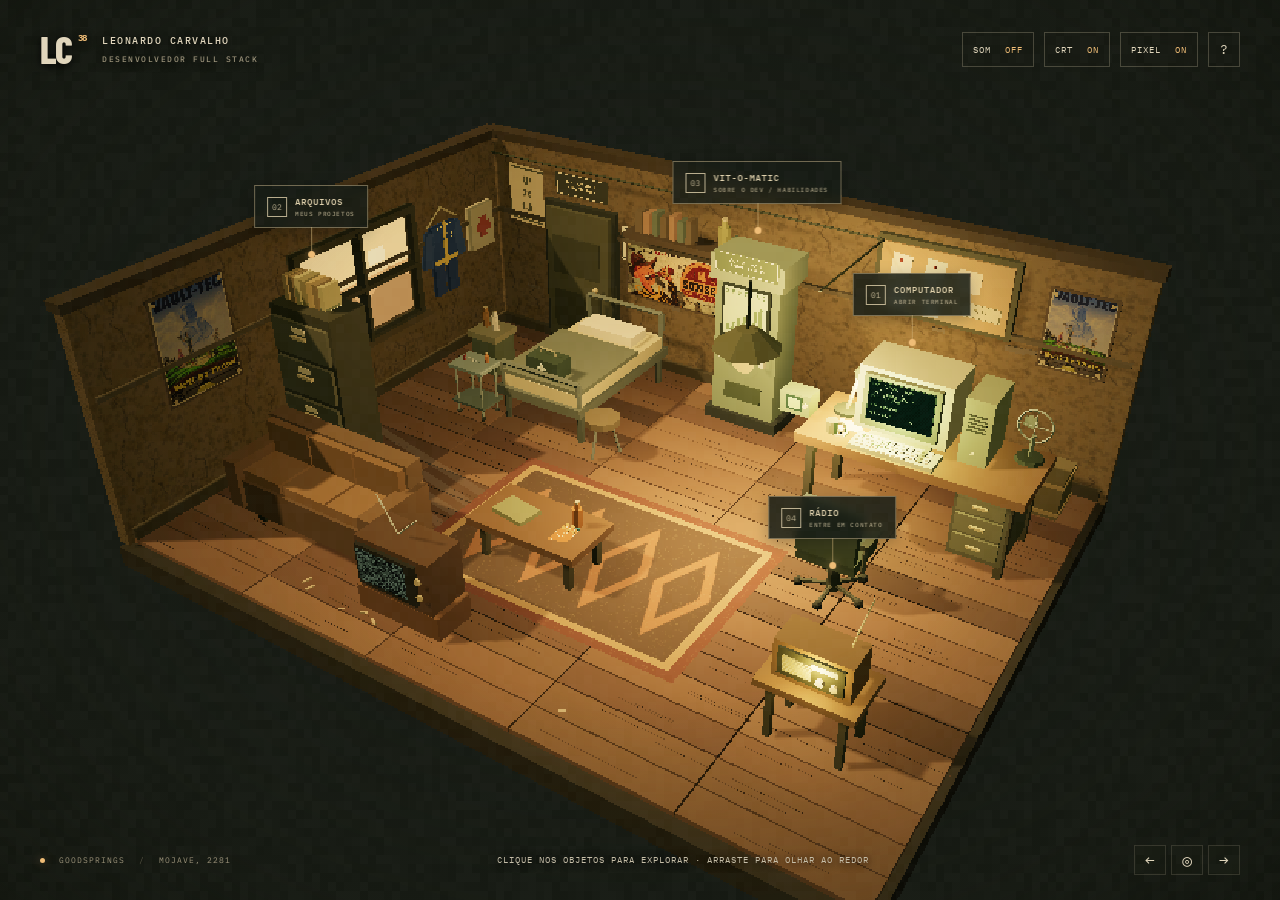
==== portifolio/index.html @ b6df201a "Move portfolio to /portifolio/ and redirect the homepage" ====
<!doctype html>
<html lang="pt-BR">
<head>
  <meta charset="utf-8">
  <meta name="viewport" content="width=device-width,initial-scale=1">
  <meta name="theme-color" content="#171710">
  <meta name="description" content="Explore uma sala 3D inspirada no Mojave e conheça o portfólio full stack de Leonardo Carvalho.">
  <title>Leonardo Carvalho | Um terminal no Mojave</title>
  <link rel="icon" href="favicon.svg" type="image/svg+xml">
  <link rel="stylesheet" href="room.css">
  <link rel="stylesheet" href="crt.css">
  <script src="crt.js" defer></script>
  <script src="room.bundle.js" defer></script>
</head>
<body>
  <main id="room" aria-label="Sala 3D interativa inspirada no Mojave">
    <div id="scene" aria-hidden="true"></div>
    <div class="vignette" aria-hidden="true"></div>
    <header class="room-header">
      <a href="#" id="home" class="room-brand" aria-label="Voltar à sala inicial"><span class="monogram">LC<span>38</span></span><span>LEONARDO CARVALHO<small>DESENVOLVEDOR FULL STACK</small></span></a>
      <div class="room-options"><button id="sound" aria-pressed="false" aria-label="Ativar som ambiente">SOM <span>OFF</span></button><button id="static-effect" aria-pressed="true" aria-label="Ativar ou desativar estática da tela">CRT <span>ON</span></button><button id="quality" aria-pressed="true" aria-label="Alternar visual pixelado">PIXEL <span>ON</span></button><button id="help-toggle" aria-expanded="false" aria-controls="room-help" aria-label="Como explorar a sala">?</button></div>
    </header>
    <div id="hotspots" class="hotspots" hidden>
      <button class="hotspot" data-object="terminal" data-section="perfil"><span class="point-number">01</span><span class="point-text">COMPUTADOR<small>ABRIR TERMINAL</small></span><i></i></button>
      <button class="hotspot" data-object="files" data-section="projetos"><span class="point-number">02</span><span class="point-text">ARQUIVOS<small>MEUS PROJETOS</small></span><i></i></button>
      <button class="hotspot" data-object="vigor" data-section="habilidades"><span class="point-number">03</span><span class="point-text">VIT-O-MATIC<small>SOBRE O DEV / HABILIDADES</small></span><i></i></button>
      <button class="hotspot" data-object="radio" data-section="contato"><span class="point-number">04</span><span class="point-text">RÁDIO<small>ENTRE EM CONTATO</small></span><i></i></button>
    </div>
    <div id="boot" class="boot-screen" role="status" aria-label="Inicializando sistema Vault-Tec">
      <div class="boot-terminal"><div class="vault-symbol" aria-hidden="true"><span>⚙</span> VAULT-TEC</div><p class="boot-subtitle">PERSONAL ACCESS SYSTEM / GOODSPRINGS NODE</p><pre id="boot-lines" aria-hidden="true"></pre><span class="boot-cursor" aria-hidden="true">█</span><p class="boot-foot">VAULT 21 · MOJAVE NETWORK · 2281</p></div>
    </div>
    <aside id="room-help" class="room-help" hidden><button id="close-help" aria-label="Fechar instruções">×</button><p>COMO EXPLORAR</p><ul><li>Clique nos pontos ou nos objetos iluminados.</li><li>Arraste para olhar a sala de outro ângulo.</li><li>Use ← e → para girar a câmera.</li><li>ESC volta do terminal para a sala.</li></ul><button id="direct-terminal">Prefiro abrir o portfólio direto ↗</button></aside>
    <div class="room-bottom"><div class="room-location"><span class="status-dot"></span> GOODSPRINGS <span class="separator">/</span> MOJAVE, 2281</div><p id="room-hint">CARREGANDO A SALA…</p><div class="camera-controls"><button id="rotate-left" aria-label="Girar câmera à esquerda">←</button><button id="reset-camera" aria-label="Centralizar câmera">◎</button><button id="rotate-right" aria-label="Girar câmera à direita">→</button></div></div>
    <div id="loading" class="loading" hidden><span>PREPARANDO O MOJAVE</span><div><i></i></div></div>
    <div id="webgl-error" class="webgl-error" hidden><h2>O terminal continua funcionando.</h2><p>Seu navegador não conseguiu abrir a sala 3D.</p><a href="terminal.html">ABRIR PORTFÓLIO ↗</a></div>
    <div id="transition" class="transition" aria-hidden="true"><span>ESTABELECENDO CONEXÃO…</span></div>
  </main>
  <section id="terminal-view" class="terminal-view" role="dialog" aria-modal="true" hidden aria-label="Computador do Mojave">
    <div class="terminal-toolbar"><button id="back-to-room">← VOLTAR À SALA <span>[ ESC ]</span></button><span>MOJAVE PERSONAL TERMINAL <i></i></span><button id="fullscreen-terminal" aria-pressed="false" aria-label="Expandir terminal">EXPANDIR ↗</button></div>
    <iframe id="portfolio-frame" title="Portfólio full stack de Leonardo Carvalho" src="about:blank"></iframe>
  </section>
  <noscript><div class="no-script">Ative JavaScript para explorar a sala ou <a href="terminal.html">abra a versão de leitura do portfólio</a>.</div></noscript>
</body>
</html>
---- portifolio/room.css ----
@import url('https://fonts.googleapis.com/css2?family=Barlow+Condensed:wght@500;600;700;800&family=IBM+Plex+Mono:wght@400;500;600&display=swap');
:root{--amber:#efbc75;--pale:#e0d5bb;--muted:#9b9279;--dark:#191b13;--mono:'IBM Plex Mono','Courier New',monospace;--heading:'Barlow Condensed',Impact,sans-serif;color-scheme:dark}*{box-sizing:border-box}body{margin:0;background:#141711;color:var(--pale);font-family:var(--mono);overflow:hidden}button,a{-webkit-tap-highlight-color:transparent}button{color:inherit;font:inherit;cursor:pointer;background:transparent;border:0}a{color:inherit;text-decoration:none}button:focus-visible,a:focus-visible{outline:2px solid var(--amber);outline-offset:5px}[hidden]{display:none!important}#room{width:100vw;height:100dvh;position:relative;isolation:isolate}#scene{position:absolute;inset:0;overflow:hidden}#scene canvas{width:100%;height:100%;display:block;touch-action:none;image-rendering:pixelated;cursor:grab}#scene canvas:active{cursor:grabbing}#scene.smooth canvas{image-rendering:auto}.vignette{position:absolute;inset:0;pointer-events:none;background:radial-gradient(ellipse at 50% 48%,transparent 40%,#10130c50 80%,#10130cbf 100%);z-index:2}.room-header{position:absolute;z-index:8;top:30px;left:40px;right:40px;display:flex;justify-content:space-between;align-items:center;gap:20px}.room-brand{display:flex;align-items:center;gap:16px;font-size:10px;font-weight:500;letter-spacing:1.5px;text-shadow:0 2px 8px #000}.room-brand small{display:block;font-size:8px;letter-spacing:1.5px;color:var(--muted);margin-top:7px}.monogram{font-family:var(--heading);font-size:38px;font-weight:800;letter-spacing:-2px;line-height:1;position:relative;padding-right:15px}.monogram>span{font-family:var(--mono);font-size:9px;position:absolute;right:0;top:3px;letter-spacing:-1px;color:var(--amber)}.room-options{display:flex;gap:10px}.room-options button{border:1px solid #aaa18655;padding:8px 10px;font-size:9px;letter-spacing:1px;backdrop-filter:blur(6px);background:#171b1266}.room-options button:hover{border-color:var(--amber);color:var(--amber)}.room-options button>span{color:var(--amber);margin-left:8px}#help-toggle{font-size:13px;min-width:32px}.room-bottom{position:absolute;bottom:24px;left:40px;right:40px;display:flex;align-items:center;justify-content:space-between;gap:25px;z-index:8;font-size:8px;letter-spacing:1px}.room-location{color:var(--muted);white-space:nowrap}.status-dot{width:5px;height:5px;display:inline-block;background:var(--amber);border-radius:50%;margin-right:8px;box-shadow:0 0 8px #efbc7566}.separator{margin:0 8px;opacity:.5}#room-hint{font-size:9px;color:#c5bda7;text-align:center;line-height:1.6;text-shadow:0 1px 8px #000}.camera-controls{display:flex;gap:5px}.camera-controls button{font-size:16px;border:1px solid #aaa18635;width:32px;height:30px;background:#171b1288}.camera-controls button:hover{color:var(--amber);border-color:var(--amber)}.landing{position:absolute;inset:0;z-index:5;display:flex;align-items:center;pointer-events:none;transition:opacity .6s,transform .6s;background:linear-gradient(90deg,#10130ce8 0,#10130cba 25%,#10130c38 55%,transparent 85%)}.landing.leaving{opacity:0;transform:translateY(12px)}.intro-card{margin-left:max(7vw,50px);margin-top:15px;width:550px;pointer-events:auto}.intro-kicker{color:var(--amber);font-size:9px;letter-spacing:2.5px;margin:0 0 25px}.intro-card h1{font-family:var(--heading);font-size:clamp(56px,6.4vw,90px);line-height:.98;letter-spacing:-1px;font-weight:700;margin:0;color:#f2ead6;text-shadow:0 2px 20px #0005}.intro-card h1 span{color:var(--amber)}.intro-name{margin:24px 0 32px;font-size:10px;letter-spacing:1px;color:#b6af98}.intro-name span{color:var(--amber);margin:0 8px}#enter-room{padding:14px 20px;color:#252419;background:var(--amber);font-weight:600;font-size:10px;letter-spacing:1px;display:flex;align-items:center;gap:46px;border:1px solid var(--amber);box-shadow:0 8px 30px #0003}#enter-room span{font-size:18px}#enter-room:hover{background:#ffe1a7;box-shadow:0 0 35px #f4bb6c22}.intro-note{font-size:9px;color:var(--muted);margin-top:17px;line-height:1.8}.location{position:absolute;bottom:90px;right:45px;text-align:right;font-size:9px;letter-spacing:2px;color:#bfb494;line-height:1.9}.location small{font-size:7px;letter-spacing:.8px;color:var(--muted)}.hotspots{position:absolute;inset:0;pointer-events:none;z-index:6}.hotspot{position:absolute;display:flex;align-items:center;gap:8px;pointer-events:auto;transform:translate(-50%,-100%);padding:8px 12px;background:#151b14db;border:1px solid #c9b58b80;box-shadow:0 4px 15px #0004;color:#e1d2ad;white-space:nowrap;text-align:left;backdrop-filter:blur(5px);transition:background .2s,border-color .2s,opacity .25s;min-height:43px}.hotspot:hover,.hotspot:focus-visible{background:#e8ba78;border-color:#ffe4b4;color:#27291c}.point-number{border:1px solid currentColor;width:20px;height:20px;display:grid;place-items:center;font-size:8px;opacity:.8}.point-text{font-size:9px;letter-spacing:1px;font-weight:500}.point-text small{display:block;font-size:6px;letter-spacing:.6px;opacity:.7;margin-top:3px}.hotspot i{position:absolute;width:1px;height:27px;background:#d2b47b8c;left:50%;top:100%;pointer-events:none}.hotspot i::after{content:'';position:absolute;bottom:-4px;left:-3px;width:7px;height:7px;border-radius:50%;background:var(--amber);box-shadow:0 0 10px #f7c47c88;animation:pulse 2.5s infinite}.room-help{position:absolute;z-index:15;right:40px;top:90px;width:320px;background:#192017f2;border:1px solid #bbaa7c77;padding:23px;box-shadow:0 15px 50px #0007}.room-help>p{font-size:10px;letter-spacing:2px;color:var(--amber);margin:0 0 20px}.room-help ul{list-style:none;padding:0;margin:0;font-size:11px;color:#c2bca7;line-height:1.8}.room-help li{margin-top:9px}.room-help li::before{content:'> ';color:var(--amber)}#close-help{position:absolute;top:8px;right:12px;font-size:24px}#direct-terminal{font-size:9px;line-height:1.8;margin-top:20px;color:var(--amber);text-align:left;padding:0;border-bottom:1px solid #efbc7555}.loading{position:absolute;inset:0;z-index:30;background:#141711;display:flex;align-items:center;justify-content:center;flex-direction:column;gap:20px;transition:opacity .6s}.loading.done{opacity:0;pointer-events:none}.loading>span{font-size:9px;letter-spacing:3px;color:var(--amber)}.loading>div{width:150px;height:2px;background:#d5bb7e22;overflow:hidden}.loading i{display:block;width:70%;height:100%;background:var(--amber);animation:load 1.5s ease-in-out infinite}.transition{position:absolute;inset:0;z-index:20;pointer-events:none;background:#0d120d;opacity:0;display:grid;place-items:center;transition:opacity .3s}.transition span{font-size:9px;letter-spacing:2px;color:var(--amber)}.transition.visible{opacity:1}.terminal-view{position:fixed;inset:4vh 4vw;z-index:50;background:#151911;border:1px solid #9b895b;box-shadow:0 0 0 100vmax #060a06d9,0 20px 80px #000a;display:flex;flex-direction:column;border-radius:9px;overflow:hidden;animation:terminal-in .4s ease}.terminal-view.expanded{inset:0;border-radius:0}.terminal-toolbar{display:flex;justify-content:space-between;align-items:center;gap:12px;min-height:48px;padding:9px 20px;border-bottom:1px solid #b0985d55;background:#1b2017;flex-shrink:0}.terminal-toolbar>span{font-size:8px;letter-spacing:1px;color:var(--muted)}.terminal-toolbar>span i{display:inline-block;width:4px;height:4px;background:#bbcf8b;border-radius:50%;margin-left:10px}.terminal-toolbar button{font-size:9px;letter-spacing:1px;color:var(--amber);padding:6px 0}.terminal-toolbar button:hover{color:#ffe5b6}.terminal-toolbar button>span{color:var(--muted);margin-left:12px;font-size:8px}#portfolio-frame{width:100%;height:100%;flex:1;border:0;background:#171813}.webgl-error{position:absolute;z-index:40;inset:0;background:#171b13;display:flex;align-items:center;justify-content:center;flex-direction:column;padding:30px;text-align:center}.webgl-error h2{font-family:var(--heading);font-size:38px;color:var(--amber);margin:0}.webgl-error p{font-size:12px;color:var(--muted);line-height:1.8}.webgl-error a{border:1px solid var(--amber);padding:14px 20px;margin-top:15px;font-size:10px;color:var(--amber)}.no-script{position:fixed;inset:0;z-index:100;background:#181b13;padding:50px;color:var(--amber);line-height:2}.no-script a{text-decoration:underline}@keyframes pulse{50%{box-shadow:0 0 3px #f7c47c44;opacity:.6}}@keyframes load{0%{transform:translateX(-100%)}100%{transform:translateX(150%)}}@keyframes terminal-in{from{opacity:0;transform:scale(.97)}to{opacity:1;transform:none}}
@media(max-width:760px){.room-header{left:20px;right:20px;top:22px;gap:10px}.room-brand{font-size:8px;letter-spacing:.6px;gap:10px}.room-brand small{font-size:6px;margin-top:6px;letter-spacing:.6px}.monogram{font-size:31px}.room-options{gap:6px}.room-options button{font-size:7px;padding:7px}.room-options button>span{margin-left:4px}#help-toggle{min-width:25px;font-size:11px}.room-bottom{left:20px;right:20px;bottom:18px;flex-wrap:wrap;gap:8px;align-items:center}.room-location{font-size:7px}.room-bottom p{order:-1;flex-basis:100%;font-size:8px!important;margin-bottom:10px}.camera-controls button{width:30px;height:27px}.intro-card{margin-left:25px;margin-top:160px;width:calc(100% - 50px)}.intro-kicker{font-size:8px;letter-spacing:1.2px;margin-bottom:18px}.intro-card h1{font-size:clamp(47px,10.5vw,72px)}.intro-name{font-size:8px;margin:20px 0 25px}.intro-note{font-size:8px;max-width:250px}.landing{align-items:center;background:linear-gradient(0deg,#10130cf5 5%,#10130ccc 30%,#10130c33 65%,transparent 100%)}.location{display:none}.point-text{font-size:8px}.point-text small{font-size:6px}.hotspot{gap:5px;padding:7px 8px;min-height:39px}.point-number{width:16px;height:16px;font-size:7px}.hotspot i{height:20px}.room-help{right:20px;top:80px;width:calc(100% - 40px);max-width:340px}.terminal-view{inset:12px}.terminal-toolbar{padding:10px 12px;min-height:46px;gap:8px}.terminal-toolbar>span{display:none}.terminal-toolbar button{font-size:8px;letter-spacing:.5px}.terminal-toolbar button>span{display:none}}
@media(prefers-reduced-motion:reduce){*,*::before,*::after{animation:none!important;transition:none!important}}
---- portifolio/crt.css ----
.crt-grain{position:fixed;inset:0;width:100%;height:100%;z-index:90;pointer-events:none;opacity:.035;image-rendering:pixelated;mix-blend-mode:screen;transition:opacity .16s}.crt-grain.burst{opacity:.22}.crt-roll{position:fixed;inset:0;z-index:89;pointer-events:none;overflow:hidden;opacity:.2}.crt-roll::after{content:'';position:absolute;left:0;right:0;top:-20%;height:14%;background:linear-gradient(transparent,#c3d8a60d,transparent);animation:crt-tracking 9s linear infinite}.crt-disabled .crt-grain,.crt-disabled .crt-roll{display:none}.boot-screen{position:absolute;inset:0;z-index:40;display:flex;align-items:center;justify-content:center;background:#0b160f;color:#a8c681;transition:opacity .65s,filter .65s;box-shadow:inset 0 0 150px #000b}.boot-screen::before{content:'';position:absolute;inset:0;pointer-events:none;background:repeating-linear-gradient(0deg,#0003 0,#0003 1px,transparent 1px,transparent 3px)}.boot-screen.done{opacity:0;filter:blur(3px);pointer-events:none}.boot-terminal{width:min(690px,calc(100% - 48px));font-family:var(--mono);text-shadow:0 0 10px #96c36730}.vault-symbol{font-size:36px;letter-spacing:4px;font-weight:600;border-bottom:1px solid #a8c68155;padding-bottom:17px;margin-bottom:16px;line-height:1.4}.vault-symbol span{font-size:48px;vertical-align:middle;margin-right:12px}.boot-subtitle{font-size:9px;letter-spacing:2px;color:#7e9e62}.boot-terminal pre{font:12px/2 var(--mono);white-space:pre-wrap;min-height:272px;margin:30px 0 0}.boot-cursor{font-size:13px;animation:boot-blink 1s step-end infinite}.boot-foot{font-size:8px;letter-spacing:2px;color:#5f7c49;border-top:1px solid #a8c68133;margin-top:28px;padding-top:16px}.isolated .tabs,.isolated .console{display:none}.isolated .screen-top{font-size:10px;padding-bottom:18px}.isolated .panel{min-height:460px}.isolated .hero-actions .primary{display:none}.isolated .machine{padding-top:15px}.isolated .hardware{min-height:40px;margin-bottom:17px}.isolated .screen-footer{margin-top:15px}.isolated .next-mission{display:none}@keyframes crt-tracking{from{transform:translateY(0)}to{transform:translateY(860%)}}@keyframes boot-blink{50%{opacity:0}}@media(max-width:760px){.boot-terminal pre{font-size:10px;line-height:2;min-height:270px}.vault-symbol{font-size:28px}.vault-symbol span{font-size:34px}.boot-subtitle{font-size:7px;letter-spacing:1px}.boot-foot{font-size:6px;letter-spacing:1px}.room-brand{max-width:150px}.room-options{gap:4px}.room-options button{padding:6px 5px;font-size:6px}.room-options button>span{margin-left:3px}.isolated .panel{min-height:0}.isolated .screen-top{font-size:7px}.crt-grain{opacity:.028}}@media(prefers-reduced-motion:reduce){.crt-grain,.crt-roll{display:none!important}.boot-cursor{animation:none}.boot-screen{transition:none}}
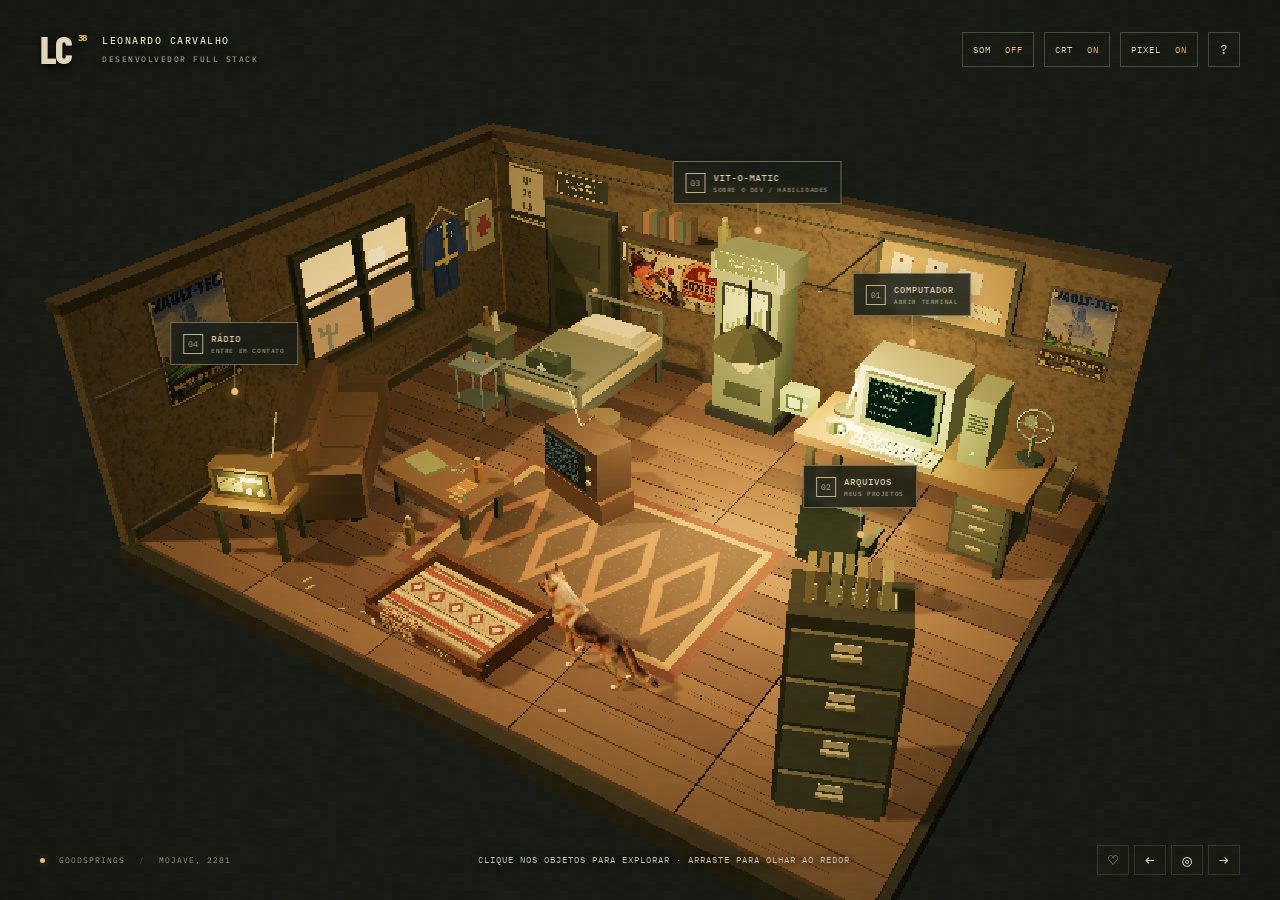
==== commit 9d3af4f9: "Adiciona o Dogmeat e a caminha Caminha de madeira com manta, animação de carinho e ajustes nos objet" ====
--- a/portifolio/index.html
+++ b/portifolio/index.html
@@ -30,7 +30,7 @@
       <div class="boot-terminal"><div class="vault-symbol" aria-hidden="true"><span>⚙</span> VAULT-TEC</div><p class="boot-subtitle">PERSONAL ACCESS SYSTEM / GOODSPRINGS NODE</p><pre id="boot-lines" aria-hidden="true"></pre><span class="boot-cursor" aria-hidden="true">█</span><p class="boot-foot">VAULT 21 · MOJAVE NETWORK · 2281</p></div>
     </div>
     <aside id="room-help" class="room-help" hidden><button id="close-help" aria-label="Fechar instruções">×</button><p>COMO EXPLORAR</p><ul><li>Clique nos pontos ou nos objetos iluminados.</li><li>Arraste para olhar a sala de outro ângulo.</li><li>Use ← e → para girar a câmera.</li><li>ESC volta do terminal para a sala.</li></ul><button id="direct-terminal">Prefiro abrir o portfólio direto ↗</button></aside>
-    <div class="room-bottom"><div class="room-location"><span class="status-dot"></span> GOODSPRINGS <span class="separator">/</span> MOJAVE, 2281</div><p id="room-hint">CARREGANDO A SALA…</p><div class="camera-controls"><button id="rotate-left" aria-label="Girar câmera à esquerda">←</button><button id="reset-camera" aria-label="Centralizar câmera">◎</button><button id="rotate-right" aria-label="Girar câmera à direita">→</button></div></div>
+    <div class="room-bottom"><div class="room-location"><span class="status-dot"></span> GOODSPRINGS <span class="separator">/</span> MOJAVE, 2281</div><p id="room-hint" role="status" aria-live="polite">CARREGANDO A SALA…</p><div class="camera-controls"><button id="pet-dog" aria-label="Fazer carinho no Dogmeat" title="Fazer carinho no Dogmeat">♡</button><button id="rotate-left" aria-label="Girar câmera à esquerda">←</button><button id="reset-camera" aria-label="Centralizar câmera">◎</button><button id="rotate-right" aria-label="Girar câmera à direita">→</button></div></div>
     <div id="loading" class="loading" hidden><span>PREPARANDO O MOJAVE</span><div><i></i></div></div>
     <div id="webgl-error" class="webgl-error" hidden><h2>O terminal continua funcionando.</h2><p>Seu navegador não conseguiu abrir a sala 3D.</p><a href="terminal.html">ABRIR PORTFÓLIO ↗</a></div>
     <div id="transition" class="transition" aria-hidden="true"><span>ESTABELECENDO CONEXÃO…</span></div>
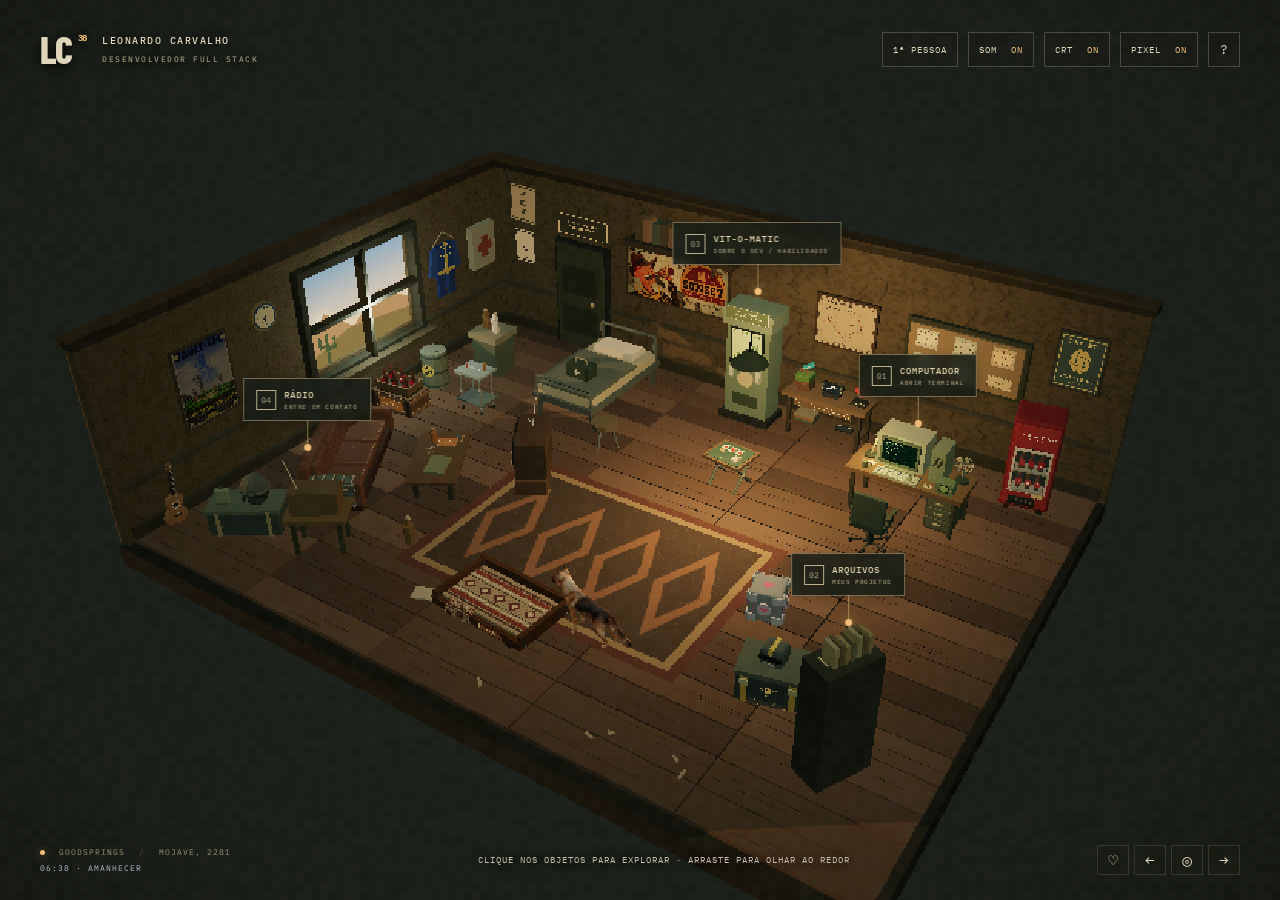
==== commit 714d4436: "Detalha a sala e adiciona a visão do sofá Luz pelo horário local, novos colecionáveis, ajustes nos m" ====
--- a/portifolio/index.html
+++ b/portifolio/index.html
@@ -1,44 +1,44 @@
-<!doctype html>
-<html lang="pt-BR">
-<head>
-  <meta charset="utf-8">
-  <meta name="viewport" content="width=device-width,initial-scale=1">
-  <meta name="theme-color" content="#171710">
-  <meta name="description" content="Explore uma sala 3D inspirada no Mojave e conheça o portfólio full stack de Leonardo Carvalho.">
-  <title>Leonardo Carvalho | Um terminal no Mojave</title>
-  <link rel="icon" href="favicon.svg" type="image/svg+xml">
-  <link rel="stylesheet" href="room.css">
-  <link rel="stylesheet" href="crt.css">
-  <script src="crt.js" defer></script>
-  <script src="room.bundle.js" defer></script>
-</head>
-<body>
-  <main id="room" aria-label="Sala 3D interativa inspirada no Mojave">
-    <div id="scene" aria-hidden="true"></div>
-    <div class="vignette" aria-hidden="true"></div>
-    <header class="room-header">
-      <a href="#" id="home" class="room-brand" aria-label="Voltar à sala inicial"><span class="monogram">LC<span>38</span></span><span>LEONARDO CARVALHO<small>DESENVOLVEDOR FULL STACK</small></span></a>
-      <div class="room-options"><button id="sound" aria-pressed="false" aria-label="Ativar som ambiente">SOM <span>OFF</span></button><button id="static-effect" aria-pressed="true" aria-label="Ativar ou desativar estática da tela">CRT <span>ON</span></button><button id="quality" aria-pressed="true" aria-label="Alternar visual pixelado">PIXEL <span>ON</span></button><button id="help-toggle" aria-expanded="false" aria-controls="room-help" aria-label="Como explorar a sala">?</button></div>
-    </header>
-    <div id="hotspots" class="hotspots" hidden>
-      <button class="hotspot" data-object="terminal" data-section="perfil"><span class="point-number">01</span><span class="point-text">COMPUTADOR<small>ABRIR TERMINAL</small></span><i></i></button>
-      <button class="hotspot" data-object="files" data-section="projetos"><span class="point-number">02</span><span class="point-text">ARQUIVOS<small>MEUS PROJETOS</small></span><i></i></button>
-      <button class="hotspot" data-object="vigor" data-section="habilidades"><span class="point-number">03</span><span class="point-text">VIT-O-MATIC<small>SOBRE O DEV / HABILIDADES</small></span><i></i></button>
-      <button class="hotspot" data-object="radio" data-section="contato"><span class="point-number">04</span><span class="point-text">RÁDIO<small>ENTRE EM CONTATO</small></span><i></i></button>
-    </div>
-    <div id="boot" class="boot-screen" role="status" aria-label="Inicializando sistema Vault-Tec">
-      <div class="boot-terminal"><div class="vault-symbol" aria-hidden="true"><span>⚙</span> VAULT-TEC</div><p class="boot-subtitle">PERSONAL ACCESS SYSTEM / GOODSPRINGS NODE</p><pre id="boot-lines" aria-hidden="true"></pre><span class="boot-cursor" aria-hidden="true">█</span><p class="boot-foot">VAULT 21 · MOJAVE NETWORK · 2281</p></div>
-    </div>
-    <aside id="room-help" class="room-help" hidden><button id="close-help" aria-label="Fechar instruções">×</button><p>COMO EXPLORAR</p><ul><li>Clique nos pontos ou nos objetos iluminados.</li><li>Arraste para olhar a sala de outro ângulo.</li><li>Use ← e → para girar a câmera.</li><li>ESC volta do terminal para a sala.</li></ul><button id="direct-terminal">Prefiro abrir o portfólio direto ↗</button></aside>
-    <div class="room-bottom"><div class="room-location"><span class="status-dot"></span> GOODSPRINGS <span class="separator">/</span> MOJAVE, 2281</div><p id="room-hint" role="status" aria-live="polite">CARREGANDO A SALA…</p><div class="camera-controls"><button id="pet-dog" aria-label="Fazer carinho no Dogmeat" title="Fazer carinho no Dogmeat">♡</button><button id="rotate-left" aria-label="Girar câmera à esquerda">←</button><button id="reset-camera" aria-label="Centralizar câmera">◎</button><button id="rotate-right" aria-label="Girar câmera à direita">→</button></div></div>
-    <div id="loading" class="loading" hidden><span>PREPARANDO O MOJAVE</span><div><i></i></div></div>
-    <div id="webgl-error" class="webgl-error" hidden><h2>O terminal continua funcionando.</h2><p>Seu navegador não conseguiu abrir a sala 3D.</p><a href="terminal.html">ABRIR PORTFÓLIO ↗</a></div>
-    <div id="transition" class="transition" aria-hidden="true"><span>ESTABELECENDO CONEXÃO…</span></div>
-  </main>
-  <section id="terminal-view" class="terminal-view" role="dialog" aria-modal="true" hidden aria-label="Computador do Mojave">
-    <div class="terminal-toolbar"><button id="back-to-room">← VOLTAR À SALA <span>[ ESC ]</span></button><span>MOJAVE PERSONAL TERMINAL <i></i></span><button id="fullscreen-terminal" aria-pressed="false" aria-label="Expandir terminal">EXPANDIR ↗</button></div>
-    <iframe id="portfolio-frame" title="Portfólio full stack de Leonardo Carvalho" src="about:blank"></iframe>
-  </section>
-  <noscript><div class="no-script">Ative JavaScript para explorar a sala ou <a href="terminal.html">abra a versão de leitura do portfólio</a>.</div></noscript>
-</body>
-</html>
+<!doctype html>
+<html lang="pt-BR">
+<head>
+  <meta charset="utf-8">
+  <meta name="viewport" content="width=device-width,initial-scale=1">
+  <meta name="theme-color" content="#171710">
+  <meta name="description" content="Explore uma sala 3D inspirada no Mojave e conheça o portfólio full stack de Leonardo Carvalho.">
+  <title>Leonardo Carvalho | Um terminal no Mojave</title>
+  <link rel="icon" href="favicon.svg" type="image/svg+xml">
+  <link rel="stylesheet" href="room.css">
+  <link rel="stylesheet" href="crt.css">
+  <script src="crt.js" defer></script>
+  <script src="room.bundle.js" defer></script>
+</head>
+<body>
+  <main id="room" aria-label="Sala 3D interativa inspirada no Mojave">
+    <div id="scene" aria-hidden="true"></div>
+    <div class="vignette" aria-hidden="true"></div>
+    <header class="room-header">
+      <a href="#" id="home" class="room-brand" aria-label="Voltar à sala inicial"><span class="monogram">LC<span>38</span></span><span>LEONARDO CARVALHO<small>DESENVOLVEDOR FULL STACK</small></span></a>
+      <div class="room-options"><button id="view-mode" aria-pressed="false" aria-label="Entrar na sala em primeira pessoa">1ª PESSOA</button><button id="sound" aria-pressed="true" aria-label="Desativar som ambiente">SOM <span>ON</span></button><button id="static-effect" aria-pressed="true" aria-label="Ativar ou desativar estática da tela">CRT <span>ON</span></button><button id="quality" aria-pressed="true" aria-label="Alternar visual pixelado">PIXEL <span>ON</span></button><button id="help-toggle" aria-expanded="false" aria-controls="room-help" aria-label="Como explorar a sala">?</button></div>
+    </header>
+    <div id="hotspots" class="hotspots" hidden>
+      <button class="hotspot" data-object="terminal" data-section="perfil"><span class="point-number">01</span><span class="point-text">COMPUTADOR<small>ABRIR TERMINAL</small></span><i></i></button>
+      <button class="hotspot" data-object="files" data-section="projetos"><span class="point-number">02</span><span class="point-text">ARQUIVOS<small>MEUS PROJETOS</small></span><i></i></button>
+      <button class="hotspot" data-object="vigor" data-section="habilidades"><span class="point-number">03</span><span class="point-text">VIT-O-MATIC<small>SOBRE O DEV / HABILIDADES</small></span><i></i></button>
+      <button class="hotspot" data-object="radio" data-section="contato"><span class="point-number">04</span><span class="point-text">RÁDIO<small>ENTRE EM CONTATO</small></span><i></i></button>
+    </div>
+    <div id="boot" class="boot-screen" role="status" aria-label="Inicializando sistema Vault-Tec">
+      <div class="boot-terminal"><div class="vault-symbol" aria-hidden="true"><span>⚙</span> VAULT-TEC</div><p class="boot-subtitle">PERSONAL ACCESS SYSTEM / GOODSPRINGS NODE</p><pre id="boot-lines" aria-hidden="true"></pre><span class="boot-cursor" aria-hidden="true">█</span><p class="boot-foot">VAULT 21 · MOJAVE NETWORK · 2281</p></div>
+    </div>
+    <aside id="room-help" class="room-help" hidden><button id="close-help" aria-label="Fechar instruções">×</button><p>COMO EXPLORAR</p><ul><li>Clique nos pontos ou nos objetos iluminados.</li><li>Arraste para olhar a sala de outro ângulo.</li><li>Use ← e → para girar a câmera.</li><li>ESC volta do terminal para a sala.</li></ul><button id="direct-terminal">Prefiro abrir o portfólio direto ↗</button></aside>
+    <div class="room-bottom"><div class="room-location"><span class="status-dot"></span> GOODSPRINGS <span class="separator">/</span> MOJAVE, 2281<span id="local-light" class="local-light" title="Horário local de quem visita a sala"></span></div><p id="room-hint" role="status" aria-live="polite">CARREGANDO A SALA…</p><div class="camera-controls"><button id="pet-dog" aria-label="Fazer carinho no Dogmeat" title="Fazer carinho no Dogmeat">♡</button><button id="rotate-left" aria-label="Girar câmera à esquerda">←</button><button id="reset-camera" aria-label="Centralizar câmera">◎</button><button id="rotate-right" aria-label="Girar câmera à direita">→</button></div></div>
+    <div id="loading" class="loading" hidden><span>PREPARANDO O MOJAVE</span><div><i></i></div></div>
+    <div id="webgl-error" class="webgl-error" hidden><h2>O terminal continua funcionando.</h2><p>Seu navegador não conseguiu abrir a sala 3D.</p><a href="terminal.html">ABRIR PORTFÓLIO ↗</a></div>
+    <div id="transition" class="transition" aria-hidden="true"><span>ESTABELECENDO CONEXÃO…</span></div>
+  </main>
+  <section id="terminal-view" class="terminal-view" role="dialog" aria-modal="true" hidden aria-label="Computador do Mojave">
+    <div class="terminal-toolbar"><button id="back-to-room">← VOLTAR À SALA <span>[ ESC ]</span></button><span>MOJAVE PERSONAL TERMINAL <i></i></span><button id="fullscreen-terminal" aria-pressed="false" aria-label="Expandir terminal">EXPANDIR ↗</button></div>
+    <iframe id="portfolio-frame" title="Portfólio full stack de Leonardo Carvalho" src="about:blank"></iframe>
+  </section>
+  <noscript><div class="no-script">Ative JavaScript para explorar a sala ou <a href="terminal.html">abra a versão de leitura do portfólio</a>.</div></noscript>
+</body>
+</html>
--- a/portifolio/room.css
+++ b/portifolio/room.css
@@ -1,4 +1,16 @@
-@import url('https://fonts.googleapis.com/css2?family=Barlow+Condensed:wght@500;600;700;800&family=IBM+Plex+Mono:wght@400;500;600&display=swap');
-:root{--amber:#efbc75;--pale:#e0d5bb;--muted:#9b9279;--dark:#191b13;--mono:'IBM Plex Mono','Courier New',monospace;--heading:'Barlow Condensed',Impact,sans-serif;color-scheme:dark}*{box-sizing:border-box}body{margin:0;background:#141711;color:var(--pale);font-family:var(--mono);overflow:hidden}button,a{-webkit-tap-highlight-color:transparent}button{color:inherit;font:inherit;cursor:pointer;background:transparent;border:0}a{color:inherit;text-decoration:none}button:focus-visible,a:focus-visible{outline:2px solid var(--amber);outline-offset:5px}[hidden]{display:none!important}#room{width:100vw;height:100dvh;position:relative;isolation:isolate}#scene{position:absolute;inset:0;overflow:hidden}#scene canvas{width:100%;height:100%;display:block;touch-action:none;image-rendering:pixelated;cursor:grab}#scene canvas:active{cursor:grabbing}#scene.smooth canvas{image-rendering:auto}.vignette{position:absolute;inset:0;pointer-events:none;background:radial-gradient(ellipse at 50% 48%,transparent 40%,#10130c50 80%,#10130cbf 100%);z-index:2}.room-header{position:absolute;z-index:8;top:30px;left:40px;right:40px;display:flex;justify-content:space-between;align-items:center;gap:20px}.room-brand{display:flex;align-items:center;gap:16px;font-size:10px;font-weight:500;letter-spacing:1.5px;text-shadow:0 2px 8px #000}.room-brand small{display:block;font-size:8px;letter-spacing:1.5px;color:var(--muted);margin-top:7px}.monogram{font-family:var(--heading);font-size:38px;font-weight:800;letter-spacing:-2px;line-height:1;position:relative;padding-right:15px}.monogram>span{font-family:var(--mono);font-size:9px;position:absolute;right:0;top:3px;letter-spacing:-1px;color:var(--amber)}.room-options{display:flex;gap:10px}.room-options button{border:1px solid #aaa18655;padding:8px 10px;font-size:9px;letter-spacing:1px;backdrop-filter:blur(6px);background:#171b1266}.room-options button:hover{border-color:var(--amber);color:var(--amber)}.room-options button>span{color:var(--amber);margin-left:8px}#help-toggle{font-size:13px;min-width:32px}.room-bottom{position:absolute;bottom:24px;left:40px;right:40px;display:flex;align-items:center;justify-content:space-between;gap:25px;z-index:8;font-size:8px;letter-spacing:1px}.room-location{color:var(--muted);white-space:nowrap}.status-dot{width:5px;height:5px;display:inline-block;background:var(--amber);border-radius:50%;margin-right:8px;box-shadow:0 0 8px #efbc7566}.separator{margin:0 8px;opacity:.5}#room-hint{font-size:9px;color:#c5bda7;text-align:center;line-height:1.6;text-shadow:0 1px 8px #000}.camera-controls{display:flex;gap:5px}.camera-controls button{font-size:16px;border:1px solid #aaa18635;width:32px;height:30px;background:#171b1288}.camera-controls button:hover{color:var(--amber);border-color:var(--amber)}.landing{position:absolute;inset:0;z-index:5;display:flex;align-items:center;pointer-events:none;transition:opacity .6s,transform .6s;background:linear-gradient(90deg,#10130ce8 0,#10130cba 25%,#10130c38 55%,transparent 85%)}.landing.leaving{opacity:0;transform:translateY(12px)}.intro-card{margin-left:max(7vw,50px);margin-top:15px;width:550px;pointer-events:auto}.intro-kicker{color:var(--amber);font-size:9px;letter-spacing:2.5px;margin:0 0 25px}.intro-card h1{font-family:var(--heading);font-size:clamp(56px,6.4vw,90px);line-height:.98;letter-spacing:-1px;font-weight:700;margin:0;color:#f2ead6;text-shadow:0 2px 20px #0005}.intro-card h1 span{color:var(--amber)}.intro-name{margin:24px 0 32px;font-size:10px;letter-spacing:1px;color:#b6af98}.intro-name span{color:var(--amber);margin:0 8px}#enter-room{padding:14px 20px;color:#252419;background:var(--amber);font-weight:600;font-size:10px;letter-spacing:1px;display:flex;align-items:center;gap:46px;border:1px solid var(--amber);box-shadow:0 8px 30px #0003}#enter-room span{font-size:18px}#enter-room:hover{background:#ffe1a7;box-shadow:0 0 35px #f4bb6c22}.intro-note{font-size:9px;color:var(--muted);margin-top:17px;line-height:1.8}.location{position:absolute;bottom:90px;right:45px;text-align:right;font-size:9px;letter-spacing:2px;color:#bfb494;line-height:1.9}.location small{font-size:7px;letter-spacing:.8px;color:var(--muted)}.hotspots{position:absolute;inset:0;pointer-events:none;z-index:6}.hotspot{position:absolute;display:flex;align-items:center;gap:8px;pointer-events:auto;transform:translate(-50%,-100%);padding:8px 12px;background:#151b14db;border:1px solid #c9b58b80;box-shadow:0 4px 15px #0004;color:#e1d2ad;white-space:nowrap;text-align:left;backdrop-filter:blur(5px);transition:background .2s,border-color .2s,opacity .25s;min-height:43px}.hotspot:hover,.hotspot:focus-visible{background:#e8ba78;border-color:#ffe4b4;color:#27291c}.point-number{border:1px solid currentColor;width:20px;height:20px;display:grid;place-items:center;font-size:8px;opacity:.8}.point-text{font-size:9px;letter-spacing:1px;font-weight:500}.point-text small{display:block;font-size:6px;letter-spacing:.6px;opacity:.7;margin-top:3px}.hotspot i{position:absolute;width:1px;height:27px;background:#d2b47b8c;left:50%;top:100%;pointer-events:none}.hotspot i::after{content:'';position:absolute;bottom:-4px;left:-3px;width:7px;height:7px;border-radius:50%;background:var(--amber);box-shadow:0 0 10px #f7c47c88;animation:pulse 2.5s infinite}.room-help{position:absolute;z-index:15;right:40px;top:90px;width:320px;background:#192017f2;border:1px solid #bbaa7c77;padding:23px;box-shadow:0 15px 50px #0007}.room-help>p{font-size:10px;letter-spacing:2px;color:var(--amber);margin:0 0 20px}.room-help ul{list-style:none;padding:0;margin:0;font-size:11px;color:#c2bca7;line-height:1.8}.room-help li{margin-top:9px}.room-help li::before{content:'> ';color:var(--amber)}#close-help{position:absolute;top:8px;right:12px;font-size:24px}#direct-terminal{font-size:9px;line-height:1.8;margin-top:20px;color:var(--amber);text-align:left;padding:0;border-bottom:1px solid #efbc7555}.loading{position:absolute;inset:0;z-index:30;background:#141711;display:flex;align-items:center;justify-content:center;flex-direction:column;gap:20px;transition:opacity .6s}.loading.done{opacity:0;pointer-events:none}.loading>span{font-size:9px;letter-spacing:3px;color:var(--amber)}.loading>div{width:150px;height:2px;background:#d5bb7e22;overflow:hidden}.loading i{display:block;width:70%;height:100%;background:var(--amber);animation:load 1.5s ease-in-out infinite}.transition{position:absolute;inset:0;z-index:20;pointer-events:none;background:#0d120d;opacity:0;display:grid;place-items:center;transition:opacity .3s}.transition span{font-size:9px;letter-spacing:2px;color:var(--amber)}.transition.visible{opacity:1}.terminal-view{position:fixed;inset:4vh 4vw;z-index:50;background:#151911;border:1px solid #9b895b;box-shadow:0 0 0 100vmax #060a06d9,0 20px 80px #000a;display:flex;flex-direction:column;border-radius:9px;overflow:hidden;animation:terminal-in .4s ease}.terminal-view.expanded{inset:0;border-radius:0}.terminal-toolbar{display:flex;justify-content:space-between;align-items:center;gap:12px;min-height:48px;padding:9px 20px;border-bottom:1px solid #b0985d55;background:#1b2017;flex-shrink:0}.terminal-toolbar>span{font-size:8px;letter-spacing:1px;color:var(--muted)}.terminal-toolbar>span i{display:inline-block;width:4px;height:4px;background:#bbcf8b;border-radius:50%;margin-left:10px}.terminal-toolbar button{font-size:9px;letter-spacing:1px;color:var(--amber);padding:6px 0}.terminal-toolbar button:hover{color:#ffe5b6}.terminal-toolbar button>span{color:var(--muted);margin-left:12px;font-size:8px}#portfolio-frame{width:100%;height:100%;flex:1;border:0;background:#171813}.webgl-error{position:absolute;z-index:40;inset:0;background:#171b13;display:flex;align-items:center;justify-content:center;flex-direction:column;padding:30px;text-align:center}.webgl-error h2{font-family:var(--heading);font-size:38px;color:var(--amber);margin:0}.webgl-error p{font-size:12px;color:var(--muted);line-height:1.8}.webgl-error a{border:1px solid var(--amber);padding:14px 20px;margin-top:15px;font-size:10px;color:var(--amber)}.no-script{position:fixed;inset:0;z-index:100;background:#181b13;padding:50px;color:var(--amber);line-height:2}.no-script a{text-decoration:underline}@keyframes pulse{50%{box-shadow:0 0 3px #f7c47c44;opacity:.6}}@keyframes load{0%{transform:translateX(-100%)}100%{transform:translateX(150%)}}@keyframes terminal-in{from{opacity:0;transform:scale(.97)}to{opacity:1;transform:none}}
-@media(max-width:760px){.room-header{left:20px;right:20px;top:22px;gap:10px}.room-brand{font-size:8px;letter-spacing:.6px;gap:10px}.room-brand small{font-size:6px;margin-top:6px;letter-spacing:.6px}.monogram{font-size:31px}.room-options{gap:6px}.room-options button{font-size:7px;padding:7px}.room-options button>span{margin-left:4px}#help-toggle{min-width:25px;font-size:11px}.room-bottom{left:20px;right:20px;bottom:18px;flex-wrap:wrap;gap:8px;align-items:center}.room-location{font-size:7px}.room-bottom p{order:-1;flex-basis:100%;font-size:8px!important;margin-bottom:10px}.camera-controls button{width:30px;height:27px}.intro-card{margin-left:25px;margin-top:160px;width:calc(100% - 50px)}.intro-kicker{font-size:8px;letter-spacing:1.2px;margin-bottom:18px}.intro-card h1{font-size:clamp(47px,10.5vw,72px)}.intro-name{font-size:8px;margin:20px 0 25px}.intro-note{font-size:8px;max-width:250px}.landing{align-items:center;background:linear-gradient(0deg,#10130cf5 5%,#10130ccc 30%,#10130c33 65%,transparent 100%)}.location{display:none}.point-text{font-size:8px}.point-text small{font-size:6px}.hotspot{gap:5px;padding:7px 8px;min-height:39px}.point-number{width:16px;height:16px;font-size:7px}.hotspot i{height:20px}.room-help{right:20px;top:80px;width:calc(100% - 40px);max-width:340px}.terminal-view{inset:12px}.terminal-toolbar{padding:10px 12px;min-height:46px;gap:8px}.terminal-toolbar>span{display:none}.terminal-toolbar button{font-size:8px;letter-spacing:.5px}.terminal-toolbar button>span{display:none}}
-@media(prefers-reduced-motion:reduce){*,*::before,*::after{animation:none!important;transition:none!important}}
+@import url('https://fonts.googleapis.com/css2?family=Barlow+Condensed:wght@500;600;700;800&family=IBM+Plex+Mono:wght@400;500;600&display=swap');
+:root{--amber:#efbc75;--pale:#e0d5bb;--muted:#9b9279;--dark:#191b13;--mono:'IBM Plex Mono','Courier New',monospace;--heading:'Barlow Condensed',Impact,sans-serif;color-scheme:dark}*{box-sizing:border-box}body{margin:0;background:#141711;color:var(--pale);font-family:var(--mono);overflow:hidden}button,a{-webkit-tap-highlight-color:transparent}button{color:inherit;font:inherit;cursor:pointer;background:transparent;border:0}a{color:inherit;text-decoration:none}button:focus-visible,a:focus-visible{outline:2px solid var(--amber);outline-offset:5px}[hidden]{display:none!important}#room{width:100vw;height:100dvh;position:relative;isolation:isolate}#scene{position:absolute;inset:0;overflow:hidden}#scene canvas{width:100%;height:100%;display:block;touch-action:none;image-rendering:pixelated;cursor:grab}#scene canvas:active{cursor:grabbing}#scene.smooth canvas{image-rendering:auto}.vignette{position:absolute;inset:0;pointer-events:none;background:radial-gradient(ellipse at 50% 48%,transparent 40%,#10130c50 80%,#10130cbf 100%);z-index:2}.room-header{position:absolute;z-index:8;top:30px;left:40px;right:40px;display:flex;justify-content:space-between;align-items:center;gap:20px}.room-brand{display:flex;align-items:center;gap:16px;font-size:10px;font-weight:500;letter-spacing:1.5px;text-shadow:0 2px 8px #000}.room-brand small{display:block;font-size:8px;letter-spacing:1.5px;color:var(--muted);margin-top:7px}.monogram{font-family:var(--heading);font-size:38px;font-weight:800;letter-spacing:-2px;line-height:1;position:relative;padding-right:15px}.monogram>span{font-family:var(--mono);font-size:9px;position:absolute;right:0;top:3px;letter-spacing:-1px;color:var(--amber)}.room-options{display:flex;gap:10px}.room-options button{border:1px solid #aaa18655;padding:8px 10px;font-size:9px;letter-spacing:1px;backdrop-filter:blur(6px);background:#171b1266}.room-options button:hover{border-color:var(--amber);color:var(--amber)}.room-options button>span{color:var(--amber);margin-left:8px}#help-toggle{font-size:13px;min-width:32px}.room-bottom{position:absolute;bottom:24px;left:40px;right:40px;display:flex;align-items:center;justify-content:space-between;gap:25px;z-index:8;font-size:8px;letter-spacing:1px}.room-location{color:var(--muted);white-space:nowrap}.status-dot{width:5px;height:5px;display:inline-block;background:var(--amber);border-radius:50%;margin-right:8px;box-shadow:0 0 8px #efbc7566}.separator{margin:0 8px;opacity:.5}#room-hint{font-size:9px;color:#c5bda7;text-align:center;line-height:1.6;text-shadow:0 1px 8px #000}.camera-controls{display:flex;gap:5px}.camera-controls button{font-size:16px;border:1px solid #aaa18635;width:32px;height:30px;background:#171b1288}.camera-controls button:hover{color:var(--amber);border-color:var(--amber)}.landing{position:absolute;inset:0;z-index:5;display:flex;align-items:center;pointer-events:none;transition:opacity .6s,transform .6s;background:linear-gradient(90deg,#10130ce8 0,#10130cba 25%,#10130c38 55%,transparent 85%)}.landing.leaving{opacity:0;transform:translateY(12px)}.intro-card{margin-left:max(7vw,50px);margin-top:15px;width:550px;pointer-events:auto}.intro-kicker{color:var(--amber);font-size:9px;letter-spacing:2.5px;margin:0 0 25px}.intro-card h1{font-family:var(--heading);font-size:clamp(56px,6.4vw,90px);line-height:.98;letter-spacing:-1px;font-weight:700;margin:0;color:#f2ead6;text-shadow:0 2px 20px #0005}.intro-card h1 span{color:var(--amber)}.intro-name{margin:24px 0 32px;font-size:10px;letter-spacing:1px;color:#b6af98}.intro-name span{color:var(--amber);margin:0 8px}#enter-room{padding:14px 20px;color:#252419;background:var(--amber);font-weight:600;font-size:10px;letter-spacing:1px;display:flex;align-items:center;gap:46px;border:1px solid var(--amber);box-shadow:0 8px 30px #0003}#enter-room span{font-size:18px}#enter-room:hover{background:#ffe1a7;box-shadow:0 0 35px #f4bb6c22}.intro-note{font-size:9px;color:var(--muted);margin-top:17px;line-height:1.8}.location{position:absolute;bottom:90px;right:45px;text-align:right;font-size:9px;letter-spacing:2px;color:#bfb494;line-height:1.9}.location small{font-size:7px;letter-spacing:.8px;color:var(--muted)}.hotspots{position:absolute;inset:0;pointer-events:none;z-index:6}.hotspot{position:absolute;display:flex;align-items:center;gap:8px;pointer-events:auto;transform:translate(-50%,-100%);padding:8px 12px;background:#151b14db;border:1px solid #c9b58b80;box-shadow:0 4px 15px #0004;color:#e1d2ad;white-space:nowrap;text-align:left;backdrop-filter:blur(5px);transition:background .2s,border-color .2s,opacity .25s;min-height:43px}.hotspot:hover,.hotspot:focus-visible{background:#e8ba78;border-color:#ffe4b4;color:#27291c}.point-number{border:1px solid currentColor;width:20px;height:20px;display:grid;place-items:center;font-size:8px;opacity:.8}.point-text{font-size:9px;letter-spacing:1px;font-weight:500}.point-text small{display:block;font-size:6px;letter-spacing:.6px;opacity:.7;margin-top:3px}.hotspot i{position:absolute;width:1px;height:27px;background:#d2b47b8c;left:50%;top:100%;pointer-events:none}.hotspot i::after{content:'';position:absolute;bottom:-4px;left:-3px;width:7px;height:7px;border-radius:50%;background:var(--amber);box-shadow:0 0 10px #f7c47c88;animation:pulse 2.5s infinite}.room-help{position:absolute;z-index:15;right:40px;top:90px;width:320px;background:#192017f2;border:1px solid #bbaa7c77;padding:23px;box-shadow:0 15px 50px #0007}.room-help>p{font-size:10px;letter-spacing:2px;color:var(--amber);margin:0 0 20px}.room-help ul{list-style:none;padding:0;margin:0;font-size:11px;color:#c2bca7;line-height:1.8}.room-help li{margin-top:9px}.room-help li::before{content:'> ';color:var(--amber)}#close-help{position:absolute;top:8px;right:12px;font-size:24px}#direct-terminal{font-size:9px;line-height:1.8;margin-top:20px;color:var(--amber);text-align:left;padding:0;border-bottom:1px solid #efbc7555}.loading{position:absolute;inset:0;z-index:30;background:#141711;display:flex;align-items:center;justify-content:center;flex-direction:column;gap:20px;transition:opacity .6s}.loading.done{opacity:0;pointer-events:none}.loading>span{font-size:9px;letter-spacing:3px;color:var(--amber)}.loading>div{width:150px;height:2px;background:#d5bb7e22;overflow:hidden}.loading i{display:block;width:70%;height:100%;background:var(--amber);animation:load 1.5s ease-in-out infinite}.transition{position:absolute;inset:0;z-index:20;pointer-events:none;background:#0d120d;opacity:0;display:grid;place-items:center;transition:opacity .3s}.transition span{font-size:9px;letter-spacing:2px;color:var(--amber)}.transition.visible{opacity:1}.terminal-view{position:fixed;inset:4vh 4vw;z-index:50;background:#151911;border:1px solid #9b895b;box-shadow:0 0 0 100vmax #060a06d9,0 20px 80px #000a;display:flex;flex-direction:column;border-radius:9px;overflow:hidden;animation:terminal-in .4s ease}.terminal-view.expanded{inset:0;border-radius:0}.terminal-toolbar{display:flex;justify-content:space-between;align-items:center;gap:12px;min-height:48px;padding:9px 20px;border-bottom:1px solid #b0985d55;background:#1b2017;flex-shrink:0}.terminal-toolbar>span{font-size:8px;letter-spacing:1px;color:var(--muted)}.terminal-toolbar>span i{display:inline-block;width:4px;height:4px;background:#bbcf8b;border-radius:50%;margin-left:10px}.terminal-toolbar button{font-size:9px;letter-spacing:1px;color:var(--amber);padding:6px 0}.terminal-toolbar button:hover{color:#ffe5b6}.terminal-toolbar button>span{color:var(--muted);margin-left:12px;font-size:8px}#portfolio-frame{width:100%;height:100%;flex:1;border:0;background:#171813}.webgl-error{position:absolute;z-index:40;inset:0;background:#171b13;display:flex;align-items:center;justify-content:center;flex-direction:column;padding:30px;text-align:center}.webgl-error h2{font-family:var(--heading);font-size:38px;color:var(--amber);margin:0}.webgl-error p{font-size:12px;color:var(--muted);line-height:1.8}.webgl-error a{border:1px solid var(--amber);padding:14px 20px;margin-top:15px;font-size:10px;color:var(--amber)}.no-script{position:fixed;inset:0;z-index:100;background:#181b13;padding:50px;color:var(--amber);line-height:2}.no-script a{text-decoration:underline}@keyframes pulse{50%{box-shadow:0 0 3px #f7c47c44;opacity:.6}}@keyframes load{0%{transform:translateX(-100%)}100%{transform:translateX(150%)}}@keyframes terminal-in{from{opacity:0;transform:scale(.97)}to{opacity:1;transform:none}}
+@media(max-width:760px){.room-header{left:20px;right:20px;top:22px;gap:10px}.room-brand{font-size:8px;letter-spacing:.6px;gap:10px}.room-brand small{font-size:6px;margin-top:6px;letter-spacing:.6px}.monogram{font-size:31px}.room-options{gap:6px}.room-options button{font-size:7px;padding:7px}.room-options button>span{margin-left:4px}#help-toggle{min-width:25px;font-size:11px}.room-bottom{left:20px;right:20px;bottom:18px;flex-wrap:wrap;gap:8px;align-items:center}.room-location{font-size:7px}.room-bottom p{order:-1;flex-basis:100%;font-size:8px!important;margin-bottom:10px}.camera-controls button{width:30px;height:27px}.intro-card{margin-left:25px;margin-top:160px;width:calc(100% - 50px)}.intro-kicker{font-size:8px;letter-spacing:1.2px;margin-bottom:18px}.intro-card h1{font-size:clamp(47px,10.5vw,72px)}.intro-name{font-size:8px;margin:20px 0 25px}.intro-note{font-size:8px;max-width:250px}.landing{align-items:center;background:linear-gradient(0deg,#10130cf5 5%,#10130ccc 30%,#10130c33 65%,transparent 100%)}.location{display:none}.point-text{font-size:8px}.point-text small{font-size:6px}.hotspot{gap:5px;padding:7px 8px;min-height:39px}.point-number{width:16px;height:16px;font-size:7px}.hotspot i{height:20px}.room-help{right:20px;top:80px;width:calc(100% - 40px);max-width:340px}.terminal-view{inset:12px}.terminal-toolbar{padding:10px 12px;min-height:46px;gap:8px}.terminal-toolbar>span{display:none}.terminal-toolbar button{font-size:8px;letter-spacing:.5px}.terminal-toolbar button>span{display:none}}
+@media(prefers-reduced-motion:reduce){*,*::before,*::after{animation:none!important;transition:none!important}}
+
+.local-light{display:block;margin-top:6px;color:#b4c1cd;font-size:8px;letter-spacing:1px}
+.room-help{max-height:calc(100dvh - 190px);overflow:auto;scrollbar-width:thin}
+.prop-inspections{margin-top:20px;border-top:1px solid #b6a27445;padding-top:15px}
+.prop-inspections summary{font-size:9px;letter-spacing:1px;color:var(--amber);cursor:pointer;padding:4px 0}
+.prop-inspections>div{display:grid;grid-template-columns:1fr 1fr;gap:6px;margin-top:12px}
+.prop-inspections button{font-size:9px;line-height:1.4;text-align:left;padding:9px 7px;border:1px solid #aaa18635;background:#252b2080}
+.prop-inspections button:hover{color:var(--amber);border-color:var(--amber)}
+@media(max-width:760px){.room-help{top:110px;max-height:calc(100dvh - 200px)}}
+@media(max-width:760px){.local-light{font-size:7px;margin-top:4px}}
+
+#view-mode{white-space:nowrap}.first-person .hotspot{background:#11180fe8}.first-person #scene canvas{cursor:grab}@media(max-width:760px){.room-header{flex-wrap:wrap}.room-options{margin-left:auto}.room-brand{flex-shrink:0}#view-mode{font-size:7px;padding:7px 8px}}
